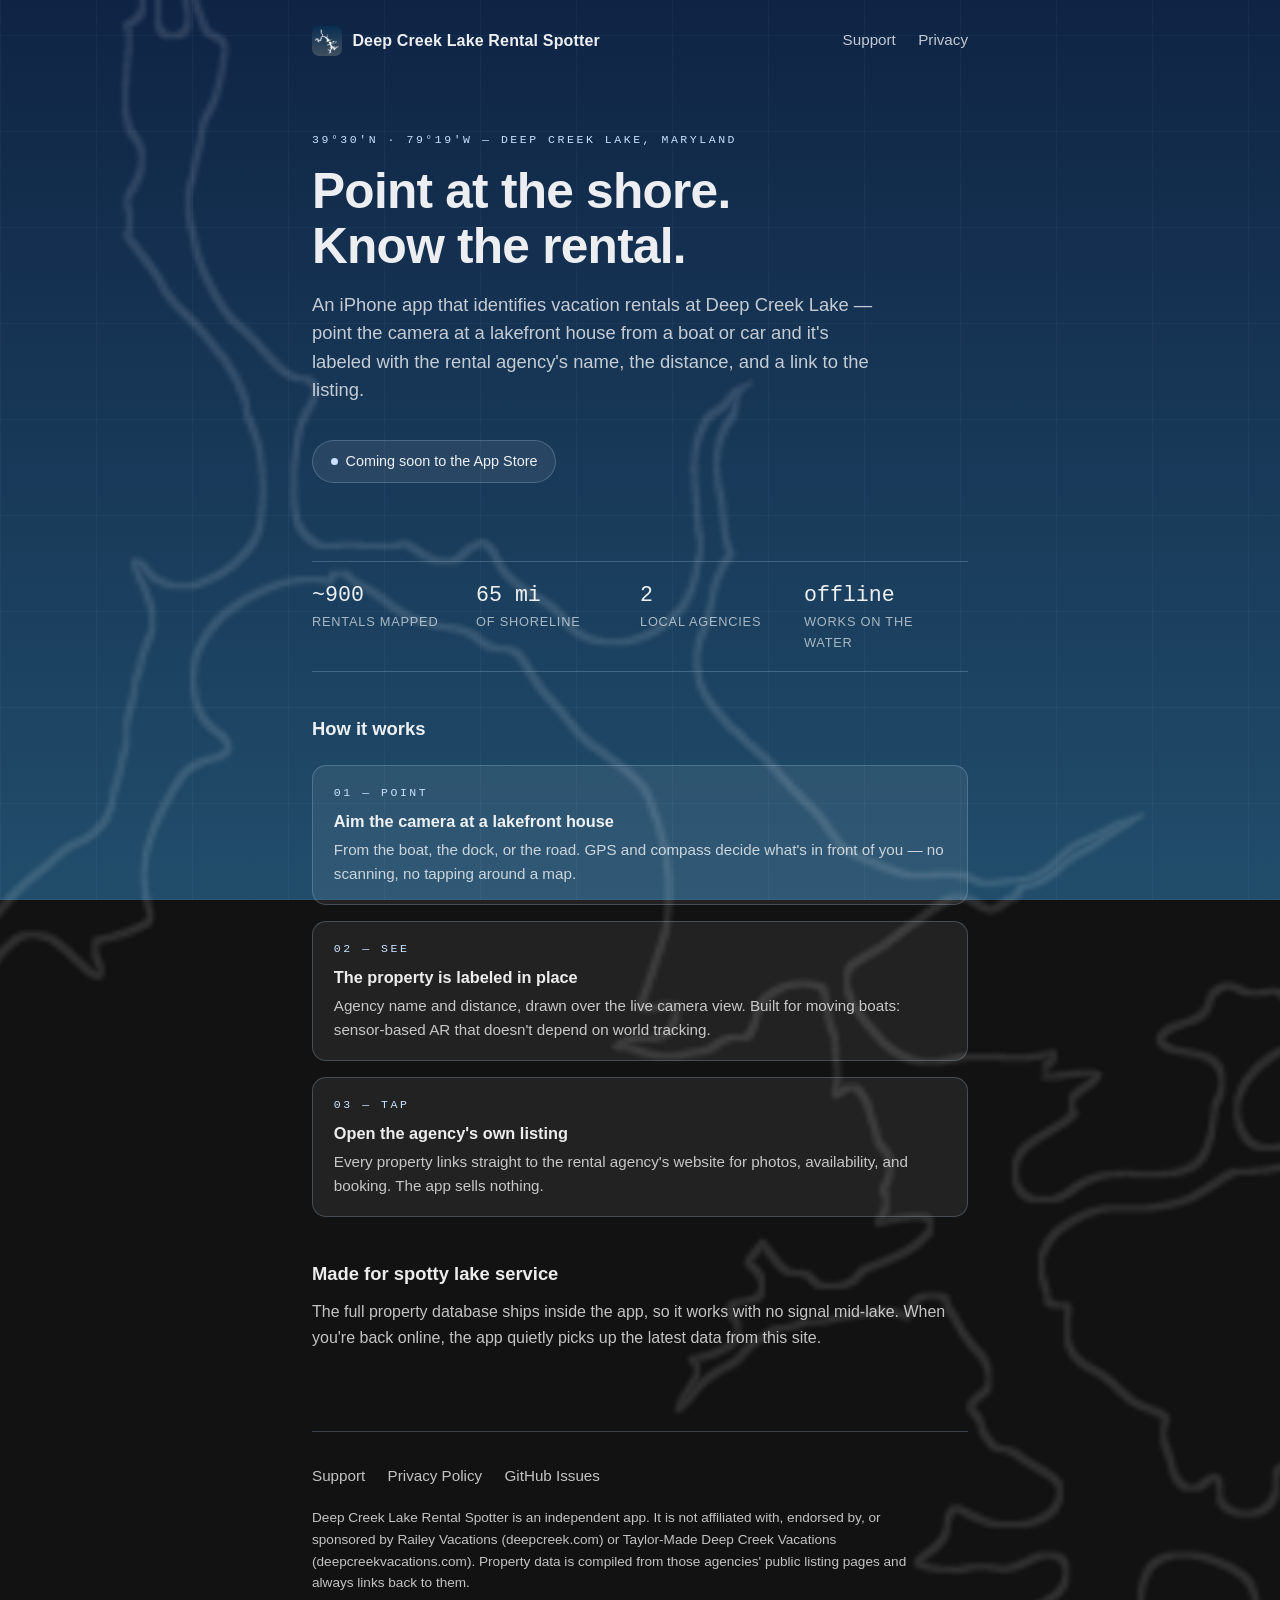
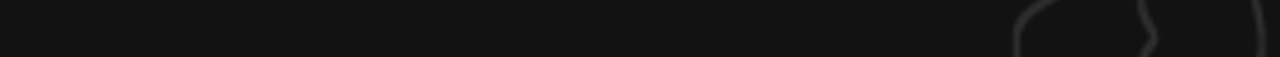
==== index.html @ 13c7269b "Initial site: landing, support, privacy, hosted dataset Static HTML/CSS only — no JS, no analytics, " ====
<!DOCTYPE html>
<html lang="en">
<head>
<meta charset="utf-8">
<meta name="viewport" content="width=device-width, initial-scale=1">
<title>Deep Creek Lake Rental Spotter</title>
<meta name="description" content="An iPhone app that identifies vacation rentals at Deep Creek Lake, MD — point the camera at lakefront properties from a boat or car.">
<meta name="theme-color" content="#0F2445">
<meta property="og:title" content="Deep Creek Lake Rental Spotter">
<meta property="og:description" content="Point the camera at a lakefront house and see which rental it is — from a boat or car at Deep Creek Lake, Maryland.">
<meta property="og:image" content="https://mschmidt18.github.io/deep-creek-ar-site/assets/icon-1024.png">
<meta property="og:type" content="website">
<link rel="icon" type="image/png" href="assets/favicon.png">
<link rel="apple-touch-icon" href="assets/apple-touch-icon.png">
<link rel="stylesheet" href="assets/styles.css">
</head>
<body>
<img class="lake-watermark" src="assets/lake-hero.png" alt="" aria-hidden="true">

<div class="page">
  <header class="site-header">
    <a class="brand" href="./"><img src="assets/apple-touch-icon.png" alt="">Deep Creek Lake Rental Spotter</a>
    <nav class="site-nav">
      <a href="support/">Support</a>
      <a href="privacy/">Privacy</a>
    </nav>
  </header>

  <main>
    <section class="hero">
      <p class="kicker rise">39°30′N · 79°19′W — Deep Creek Lake, Maryland</p>
      <h1 class="rise">Point at the shore.<br>Know the rental.</h1>
      <p class="lede rise">An iPhone app that identifies vacation rentals at Deep Creek Lake — point the
      camera at a lakefront house from a boat or car and it's labeled with the rental
      agency's name, the distance, and a link to the listing.</p>
      <p class="rise"><span class="pill"><span class="dot"></span>Coming soon to the App&nbsp;Store</span></p>
    </section>

    <dl class="stats">
      <div><dt>~900</dt><dd>rentals mapped</dd></div>
      <div><dt>65 mi</dt><dd>of shoreline</dd></div>
      <div><dt>2</dt><dd>local agencies</dd></div>
      <div><dt>offline</dt><dd>works on the water</dd></div>
    </dl>

    <section>
      <h2>How it works</h2>
      <ol class="steps">
        <li>
          <span class="num">01 — POINT</span>
          <h3>Aim the camera at a lakefront house</h3>
          <p>From the boat, the dock, or the road. GPS and compass decide what's in
          front of you — no scanning, no tapping around a map.</p>
        </li>
        <li>
          <span class="num">02 — SEE</span>
          <h3>The property is labeled in place</h3>
          <p>Agency name and distance, drawn over the live camera view. Built for
          moving boats: sensor-based AR that doesn't depend on world tracking.</p>
        </li>
        <li>
          <span class="num">03 — TAP</span>
          <h3>Open the agency's own listing</h3>
          <p>Every property links straight to the rental agency's website for photos,
          availability, and booking. The app sells nothing.</p>
        </li>
      </ol>
    </section>

    <section>
      <h2>Made for spotty lake service</h2>
      <p>The full property database ships inside the app, so it works with no signal
      mid-lake. When you're back online, the app quietly picks up the latest data
      from this site.</p>
    </section>
  </main>

  <footer class="site-footer">
    <nav>
      <a href="support/">Support</a>
      <a href="privacy/">Privacy Policy</a>
      <a href="https://github.com/mschmidt18/deep-creek-ar-site/issues">GitHub Issues</a>
    </nav>
    <p class="fineprint">Deep Creek Lake Rental Spotter is an independent app. It is not affiliated with,
    endorsed by, or sponsored by Railey Vacations (deepcreek.com) or Taylor-Made Deep
    Creek Vacations (deepcreekvacations.com). Property data is compiled from those
    agencies' public listing pages and always links back to them.</p>
  </footer>
</div>
</body>
</html>
---- assets/styles.css ----
/* Deep Creek Lake Rental Spotter — site stylesheet.
   Pure CSS, no JS, no external resources: the privacy page promises the site
   loads nothing third-party, and this file keeps that promise.
   Palette and composition follow the app's lake branding
   (docs/superpowers/specs/2026-08-08-lake-branding-design.md in the app repo):
   navy gradient #0F2445→#214D6B, moonlight #C8E1FF, white alpha ramp,
   shoreline silhouette watermark. */

:root {
  --navy-top: #0F2445;
  --navy-bottom: #214D6B;
  --moon: #C8E1FF;
  --ink: rgba(255, 255, 255, 0.92);
  --ink-soft: rgba(255, 255, 255, 0.75);
  --ink-faint: rgba(255, 255, 255, 0.62);
  --hairline: rgba(200, 225, 255, 0.22);
  --frost: rgba(255, 255, 255, 0.07);
  --mono: ui-monospace, "SF Mono", SFMono-Regular, Menlo, monospace;
}

* { margin: 0; padding: 0; box-sizing: border-box; }

html { color-scheme: dark; }

body {
  font-family: -apple-system, BlinkMacSystemFont, "SF Pro Text", "Helvetica Neue", sans-serif;
  color: var(--ink);
  background: fixed linear-gradient(180deg, var(--navy-top) 0%, var(--navy-bottom) 100%);
  min-height: 100vh;
  line-height: 1.6;
  -webkit-font-smoothing: antialiased;
}

/* Faint chart graticule over the gradient — a nautical-chart texture, not a UI grid. */
body::before {
  content: "";
  position: fixed;
  inset: 0;
  z-index: -2;
  background:
    repeating-linear-gradient(0deg, rgba(200, 225, 255, 0.045) 0 1px, transparent 1px 96px),
    repeating-linear-gradient(90deg, rgba(200, 225, 255, 0.045) 0 1px, transparent 1px 96px);
  pointer-events: none;
}

/* Shoreline silhouette watermark, composed like the app's far-from-lake screen:
   oversized, hanging off the top-left, ghost-faint. */
.lake-watermark {
  position: fixed;
  z-index: -1;
  top: -6vh;
  left: -30vw;
  width: 166vw;
  max-width: none;
  opacity: 0.13;
  pointer-events: none;
  user-select: none;
}
.lake-watermark.faint { opacity: 0.07; }

.page {
  max-width: 44rem;
  margin: 0 auto;
  padding: 0 1.5rem;
}

/* ---------- header / footer ---------- */

.site-header {
  display: flex;
  align-items: center;
  justify-content: space-between;
  gap: 1rem;
  padding: 1.6rem 0 1.2rem;
}

.brand {
  display: flex;
  align-items: center;
  gap: 0.65rem;
  text-decoration: none;
  color: var(--ink);
  font-weight: 600;
  letter-spacing: 0.01em;
}
.brand img {
  width: 30px;
  height: 30px;
  border-radius: 7px;
  display: block;
}

.site-nav {
  display: flex;
  gap: 1.4rem;
  font-size: 0.95rem;
}
.site-nav a {
  color: var(--ink-soft);
  text-decoration: none;
}
.site-nav a:hover, .site-nav a[aria-current="page"] { color: var(--moon); }

.site-footer {
  margin-top: 5rem;
  padding: 2rem 0 3rem;
  border-top: 1px solid var(--hairline);
  font-size: 0.85rem;
  color: var(--ink-faint);
}
.site-footer nav {
  display: flex;
  flex-wrap: wrap;
  gap: 1.4rem;
  margin-bottom: 1.2rem;
  font-size: 0.95rem;
}
.site-footer nav a { color: var(--ink-soft); text-decoration: none; }
.site-footer nav a:hover { color: var(--moon); }
.site-footer .fineprint { max-width: 38rem; }

/* ---------- shared text elements ---------- */

a { color: var(--moon); }
a:focus-visible, .site-nav a:focus-visible, .site-footer nav a:focus-visible {
  outline: 2px solid var(--moon);
  outline-offset: 3px;
  border-radius: 2px;
}

.kicker {
  font-family: var(--mono);
  font-size: 0.72rem;
  letter-spacing: 0.22em;
  text-transform: uppercase;
  color: var(--moon);
  opacity: 0.85;
}

h1 {
  font-size: clamp(2.1rem, 6vw, 3.1rem);
  line-height: 1.12;
  letter-spacing: -0.015em;
  font-weight: 700;
  margin: 0.7rem 0 1rem;
}

h2 {
  font-size: 1.15rem;
  font-weight: 650;
  margin: 2.6rem 0 0.7rem;
}

h2 .index {
  font-family: var(--mono);
  font-size: 0.75em;
  color: var(--moon);
  opacity: 0.8;
  margin-right: 0.55em;
}

p { color: var(--ink-soft); margin-bottom: 0.9rem; }
p strong { color: var(--ink); font-weight: 600; }
ul { margin: 0 0 0.9rem 1.2rem; color: var(--ink-soft); }
li { margin-bottom: 0.45rem; }

.lede {
  font-size: 1.15rem;
  line-height: 1.55;
  max-width: 36rem;
}

/* ---------- landing ---------- */

.hero { padding: 3.5rem 0 1rem; }

.pill {
  display: inline-block;
  margin-top: 1.3rem;
  padding: 0.55rem 1.1rem;
  border: 1px solid var(--hairline);
  border-radius: 999px;
  background: var(--frost);
  font-size: 0.9rem;
  color: var(--ink);
}
.pill .dot {
  display: inline-block;
  width: 7px;
  height: 7px;
  border-radius: 50%;
  background: var(--moon);
  margin-right: 0.55em;
  vertical-align: 1px;
}

.stats {
  display: flex;
  flex-wrap: wrap;
  gap: 0;
  margin: 3rem 0 0;
  border-top: 1px solid var(--hairline);
  border-bottom: 1px solid var(--hairline);
}
.stats div {
  flex: 1 1 8rem;
  padding: 1rem 1.2rem 1.1rem 0;
}
.stats dt {
  font-family: var(--mono);
  font-size: 1.35rem;
  color: var(--ink);
}
.stats dd {
  font-size: 0.8rem;
  letter-spacing: 0.06em;
  text-transform: uppercase;
  color: var(--ink-faint);
}

.steps {
  list-style: none;
  margin: 1.4rem 0 0;
  display: grid;
  gap: 1rem;
}
.steps li {
  border: 1px solid var(--hairline);
  border-radius: 14px;
  background: var(--frost);
  padding: 1.1rem 1.3rem;
  margin: 0;
}
.steps .num {
  font-family: var(--mono);
  font-size: 0.72rem;
  letter-spacing: 0.22em;
  color: var(--moon);
  display: block;
  margin-bottom: 0.35rem;
}
.steps h3 { font-size: 1.02rem; font-weight: 650; margin-bottom: 0.25rem; }
.steps p { margin: 0; font-size: 0.95rem; }

/* Staggered load-in, landing only. */
@media (prefers-reduced-motion: no-preference) {
  .rise {
    opacity: 0;
    transform: translateY(14px);
    animation: rise 0.7s cubic-bezier(0.22, 0.9, 0.3, 1) forwards;
  }
  .rise:nth-child(2) { animation-delay: 0.08s; }
  .rise:nth-child(3) { animation-delay: 0.16s; }
  .rise:nth-child(4) { animation-delay: 0.24s; }
  @keyframes rise { to { opacity: 1; transform: none; } }
}

/* ---------- support / privacy ---------- */

.doc { padding-top: 2.5rem; }
.doc-meta {
  font-family: var(--mono);
  font-size: 0.78rem;
  letter-spacing: 0.08em;
  color: var(--ink-faint);
  margin-bottom: 2rem;
}

.card {
  border: 1px solid var(--hairline);
  border-radius: 14px;
  background: var(--frost);
  padding: 1.2rem 1.4rem;
  margin: 1.6rem 0;
}
.card p:last-child { margin-bottom: 0; }

@media (max-width: 480px) {
  .site-header { flex-direction: column; align-items: flex-start; gap: 0.8rem; }
  .stats div { flex-basis: 45%; }
}
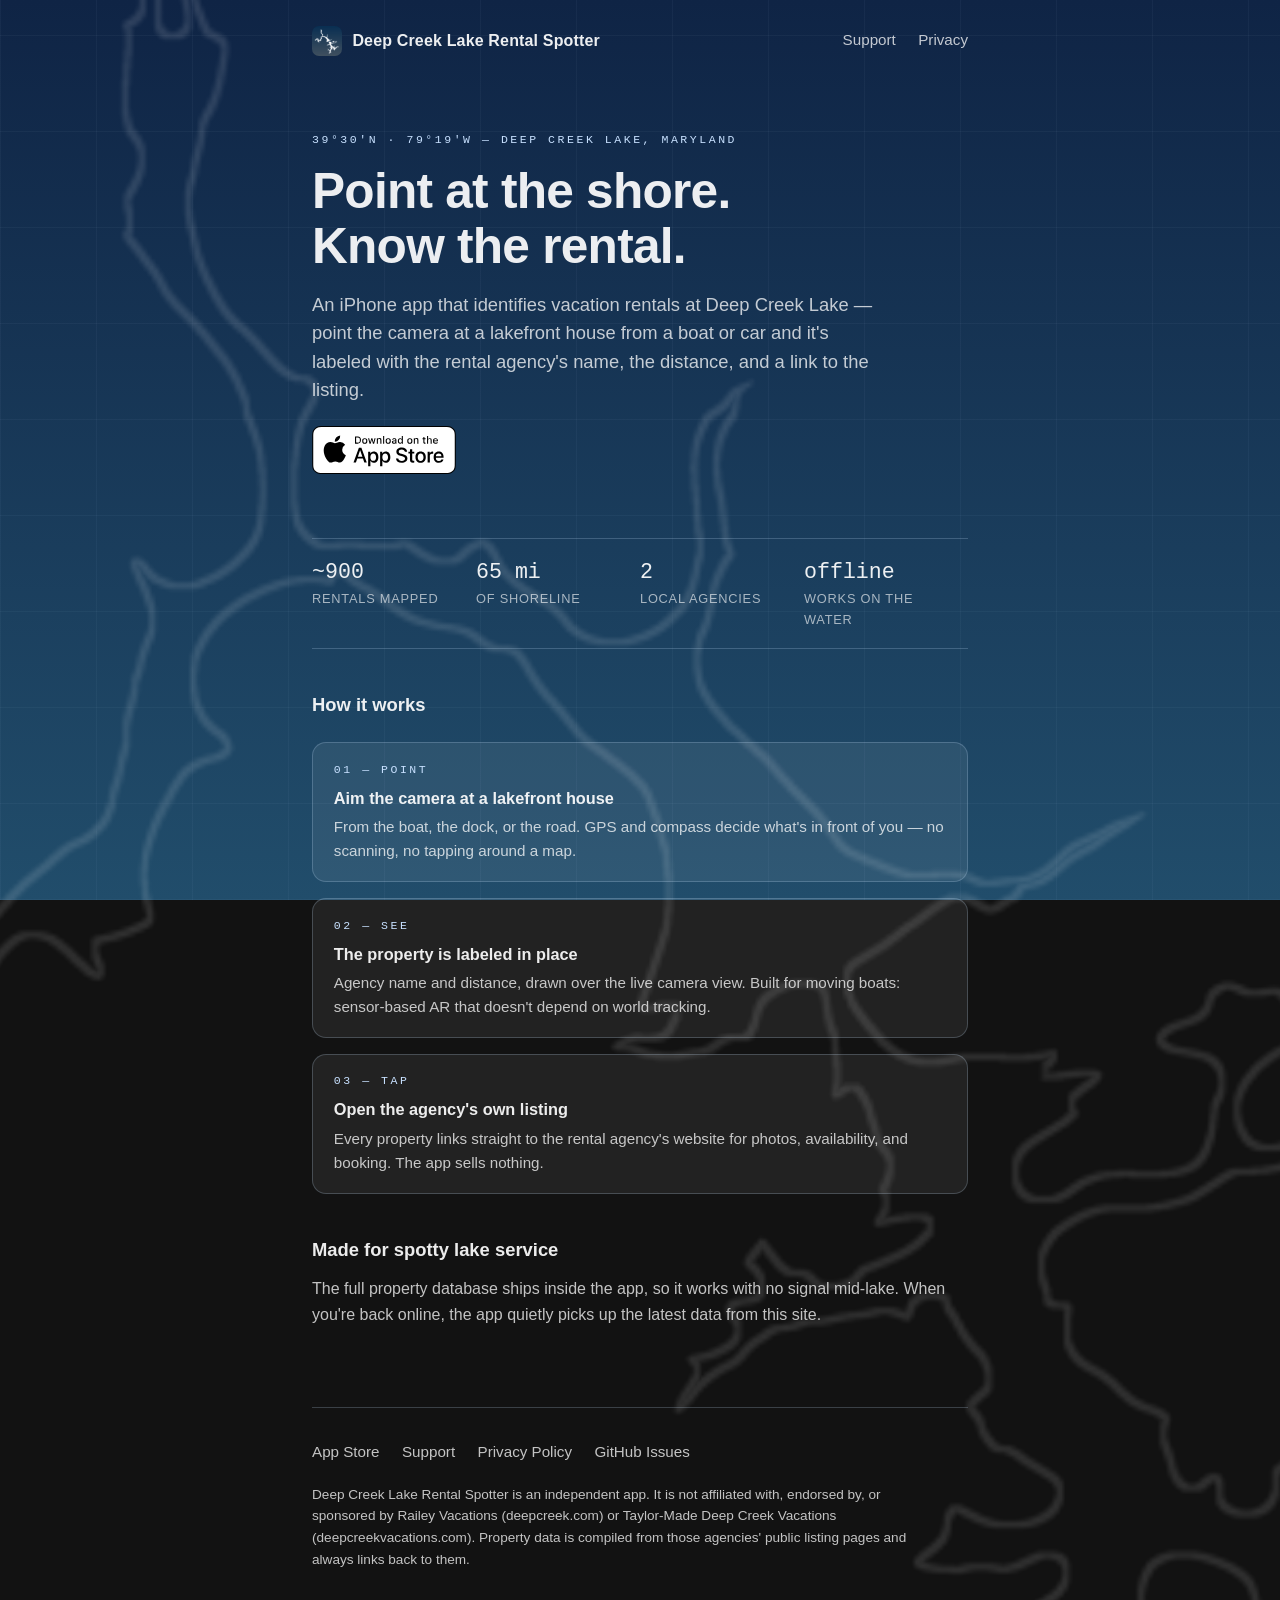
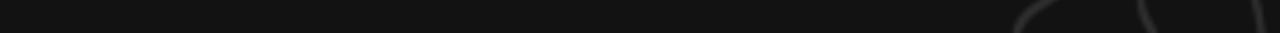
==== commit ecc82112: "Site: app is live on the App Store Replace the coming-soon pill with Apple's App Store badge, add th" ====
--- a/index.html
+++ b/index.html
@@ -6,10 +6,16 @@
 <title>Deep Creek Lake Rental Spotter</title>
 <meta name="description" content="An iPhone app that identifies vacation rentals at Deep Creek Lake, MD — point the camera at lakefront properties from a boat or car.">
 <meta name="theme-color" content="#0F2445">
+<meta name="apple-itunes-app" content="app-id=6799663323">
 <meta property="og:title" content="Deep Creek Lake Rental Spotter">
-<meta property="og:description" content="Point the camera at a lakefront house and see which rental it is — from a boat or car at Deep Creek Lake, Maryland.">
-<meta property="og:image" content="https://mschmidt18.github.io/deep-creek-ar-site/assets/icon-1024.png">
+<meta property="og:description" content="Point the camera at a lakefront house and see which rental it is — from a boat or car at Deep Creek Lake, Maryland. Now on the App Store.">
+<meta property="og:image" content="https://mschmidt18.github.io/deep-creek-ar-site/assets/og-card.png">
+<meta property="og:image:width" content="1200">
+<meta property="og:image:height" content="628">
+<meta property="og:image:alt" content="Deep Creek Lake Rental Spotter — download on the App Store.">
 <meta property="og:type" content="website">
+<meta property="og:url" content="https://mschmidt18.github.io/deep-creek-ar-site/">
+<meta name="twitter:card" content="summary_large_image">
 <link rel="icon" type="image/png" href="assets/favicon.png">
 <link rel="apple-touch-icon" href="assets/apple-touch-icon.png">
 <link rel="stylesheet" href="assets/styles.css">
@@ -33,7 +39,11 @@
       <p class="lede rise">An iPhone app that identifies vacation rentals at Deep Creek Lake — point the
       camera at a lakefront house from a boat or car and it's labeled with the rental
       agency's name, the distance, and a link to the listing.</p>
-      <p class="rise"><span class="pill"><span class="dot"></span>Coming soon to the App&nbsp;Store</span></p>
+      <div class="cta rise">
+        <a class="badge-link" href="https://apps.apple.com/us/app/deep-creek-lake-rental-spotter/id6799663323?itscg=30200&amp;itsct=apps_box_badge&amp;mttnsubad=6799663323">
+          <img src="assets/app-store-badge.svg" alt="Download on the App Store" width="144" height="48">
+        </a>
+      </div>
     </section>
 
     <dl class="stats">
@@ -77,6 +87,7 @@
 
   <footer class="site-footer">
     <nav>
+      <a href="https://apps.apple.com/us/app/deep-creek-lake-rental-spotter/id6799663323?itscg=30200&amp;itsct=apps_box_badge&amp;mttnsubad=6799663323">App Store</a>
       <a href="support/">Support</a>
       <a href="privacy/">Privacy Policy</a>
       <a href="https://github.com/mschmidt18/deep-creek-ar-site/issues">GitHub Issues</a>
--- a/assets/styles.css
+++ b/assets/styles.css
@@ -1,8 +1,7 @@
 /* Deep Creek Lake Rental Spotter — site stylesheet.
-   Pure CSS, no JS, no external resources: the privacy page promises the site
-   loads nothing third-party, and this file keeps that promise.
-   Palette and composition follow the app's lake branding
-   (docs/superpowers/specs/2026-08-08-lake-branding-design.md in the app repo):
+   Pure CSS, no JS, no external resources: everything the page renders is served
+   from this origin.
+   Palette and composition follow the app's lake branding:
    navy gradient #0F2445→#214D6B, moonlight #C8E1FF, white alpha ramp,
    shoreline silhouette watermark. */
 
@@ -174,24 +173,33 @@
 
 .hero { padding: 3.5rem 0 1rem; }
 
-.pill {
+/* App Store call to action. The badge is Apple's own artwork, kept in
+   assets/app-store-badge.svg rather than hotlinked from Apple's CDN, so the page
+   has no external render dependency and the badge can't shift layout on load.
+   Per Apple's identity guidelines it is never recolored, cropped, or animated,
+   is kept at its native 119.664:40 aspect, and carries clear space of at least
+   10% of its height on every side. */
+.cta {
+  display: flex;              /* not inline flow: no line-box gap under the badge */
+  align-items: flex-start;
+  margin-top: 1.3rem;
+}
+
+.badge-link {
   display: inline-block;
-  margin-top: 1.3rem;
-  padding: 0.55rem 1.1rem;
-  border: 1px solid var(--hairline);
-  border-radius: 999px;
-  background: var(--frost);
-  font-size: 0.9rem;
-  color: var(--ink);
-}
-.pill .dot {
-  display: inline-block;
-  width: 7px;
-  height: 7px;
-  border-radius: 50%;
-  background: var(--moon);
-  margin-right: 0.55em;
-  vertical-align: 1px;
+  line-height: 0;
+  padding: 5px;            /* >= 10% of the 48px badge height, on all sides */
+  margin: -5px;            /* keeps the visual edge aligned with the text above */
+  border-radius: 12px;
+}
+.badge-link img {
+  display: block;
+  width: 144px;
+  height: 48px;
+}
+.badge-link:focus-visible {
+  outline: 2px solid var(--moon);
+  outline-offset: 0;
 }
 
 .stats {
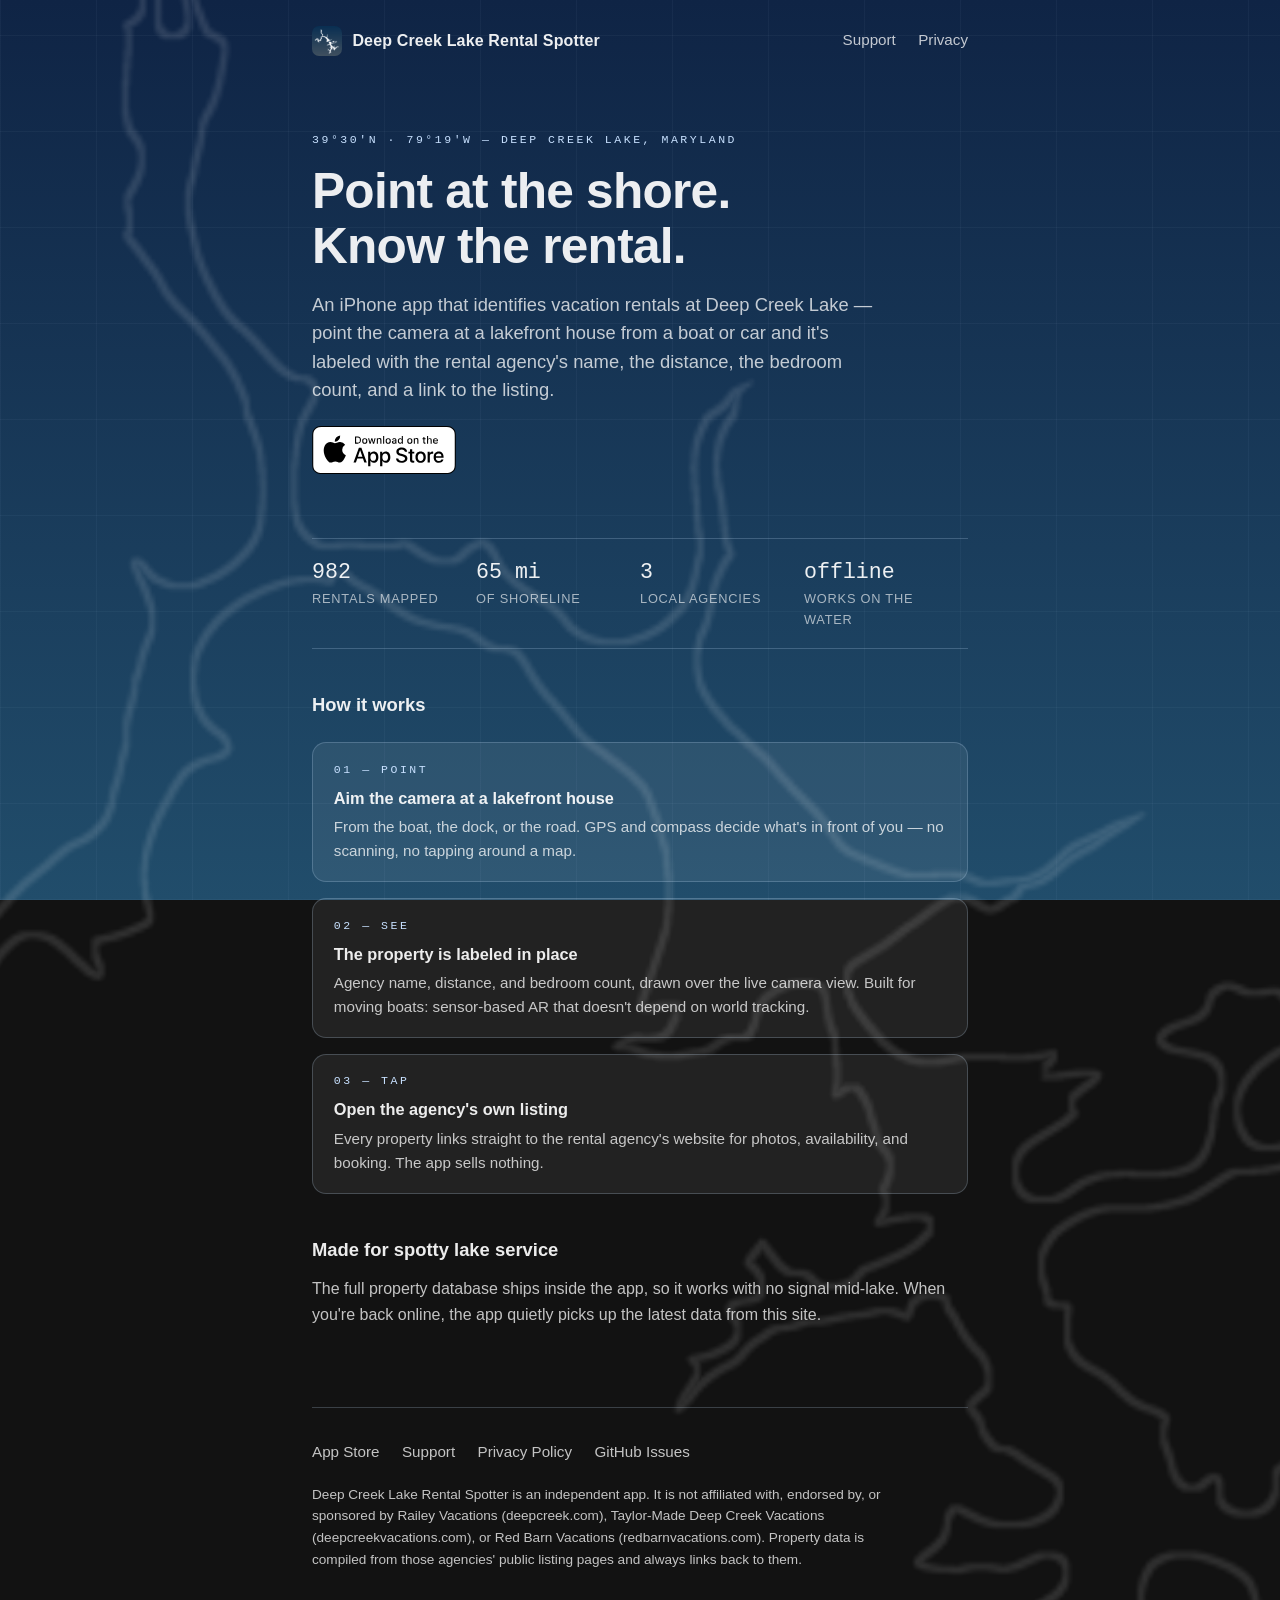
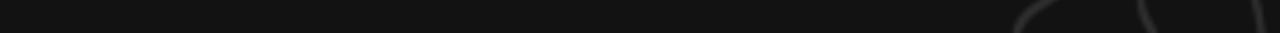
==== commit 339ebec9: "Site: reflect app v1.1 — third agency, filters, live rental count - Name Red Barn Vacations alongsid" ====
--- a/index.html
+++ b/index.html
@@ -38,7 +38,7 @@
       <h1 class="rise">Point at the shore.<br>Know the rental.</h1>
       <p class="lede rise">An iPhone app that identifies vacation rentals at Deep Creek Lake — point the
       camera at a lakefront house from a boat or car and it's labeled with the rental
-      agency's name, the distance, and a link to the listing.</p>
+      agency's name, the distance, the bedroom count, and a link to the listing.</p>
       <div class="cta rise">
         <a class="badge-link" href="https://apps.apple.com/us/app/deep-creek-lake-rental-spotter/id6799663323?itscg=30200&amp;itsct=apps_box_badge&amp;mttnsubad=6799663323">
           <img src="assets/app-store-badge.svg" alt="Download on the App Store" width="144" height="48">
@@ -47,9 +47,9 @@
     </section>
 
     <dl class="stats">
-      <div><dt>~900</dt><dd>rentals mapped</dd></div>
+      <div><dt id="rental-count">~980</dt><dd>rentals mapped</dd></div>
       <div><dt>65 mi</dt><dd>of shoreline</dd></div>
-      <div><dt>2</dt><dd>local agencies</dd></div>
+      <div><dt>3</dt><dd>local agencies</dd></div>
       <div><dt>offline</dt><dd>works on the water</dd></div>
     </dl>
 
@@ -65,8 +65,9 @@
         <li>
           <span class="num">02 — SEE</span>
           <h3>The property is labeled in place</h3>
-          <p>Agency name and distance, drawn over the live camera view. Built for
-          moving boats: sensor-based AR that doesn't depend on world tracking.</p>
+          <p>Agency name, distance, and bedroom count, drawn over the live camera
+          view. Built for moving boats: sensor-based AR that doesn't depend on
+          world tracking.</p>
         </li>
         <li>
           <span class="num">03 — TAP</span>
@@ -93,10 +94,27 @@
       <a href="https://github.com/mschmidt18/deep-creek-ar-site/issues">GitHub Issues</a>
     </nav>
     <p class="fineprint">Deep Creek Lake Rental Spotter is an independent app. It is not affiliated with,
-    endorsed by, or sponsored by Railey Vacations (deepcreek.com) or Taylor-Made Deep
-    Creek Vacations (deepcreekvacations.com). Property data is compiled from those
-    agencies' public listing pages and always links back to them.</p>
+    endorsed by, or sponsored by Railey Vacations (deepcreek.com), Taylor-Made Deep
+    Creek Vacations (deepcreekvacations.com), or Red Barn Vacations
+    (redbarnvacations.com). Property data is compiled from those agencies' public
+    listing pages and always links back to them.</p>
   </footer>
 </div>
+
+<script>
+/* The "rentals mapped" stat mirrors data/properties-v2.json — the same hosted
+   dataset the app polls — so publishing a new dataset updates it with no page
+   edit. The approximate figure in the markup stands whenever the fetch or JS
+   is unavailable. */
+fetch("data/properties-v2.json")
+  .then(function (r) { return r.ok ? r.json() : Promise.reject(); })
+  .then(function (d) {
+    if (Array.isArray(d.properties) && d.properties.length > 0) {
+      document.getElementById("rental-count").textContent =
+        d.properties.length.toLocaleString("en-US");
+    }
+  })
+  .catch(function () {});
+</script>
 </body>
 </html>
--- a/assets/styles.css
+++ b/assets/styles.css
@@ -1,6 +1,7 @@
 /* Deep Creek Lake Rental Spotter — site stylesheet.
-   Pure CSS, no JS, no external resources: everything the page renders is served
-   from this origin.
+   Pure CSS, no external resources: everything the page renders is served from
+   this origin. The only JS is the landing page's inline snippet that reads the
+   rental count from the hosted dataset (same origin).
    Palette and composition follow the app's lake branding:
    navy gradient #0F2445→#214D6B, moonlight #C8E1FF, white alpha ramp,
    shoreline silhouette watermark. */
